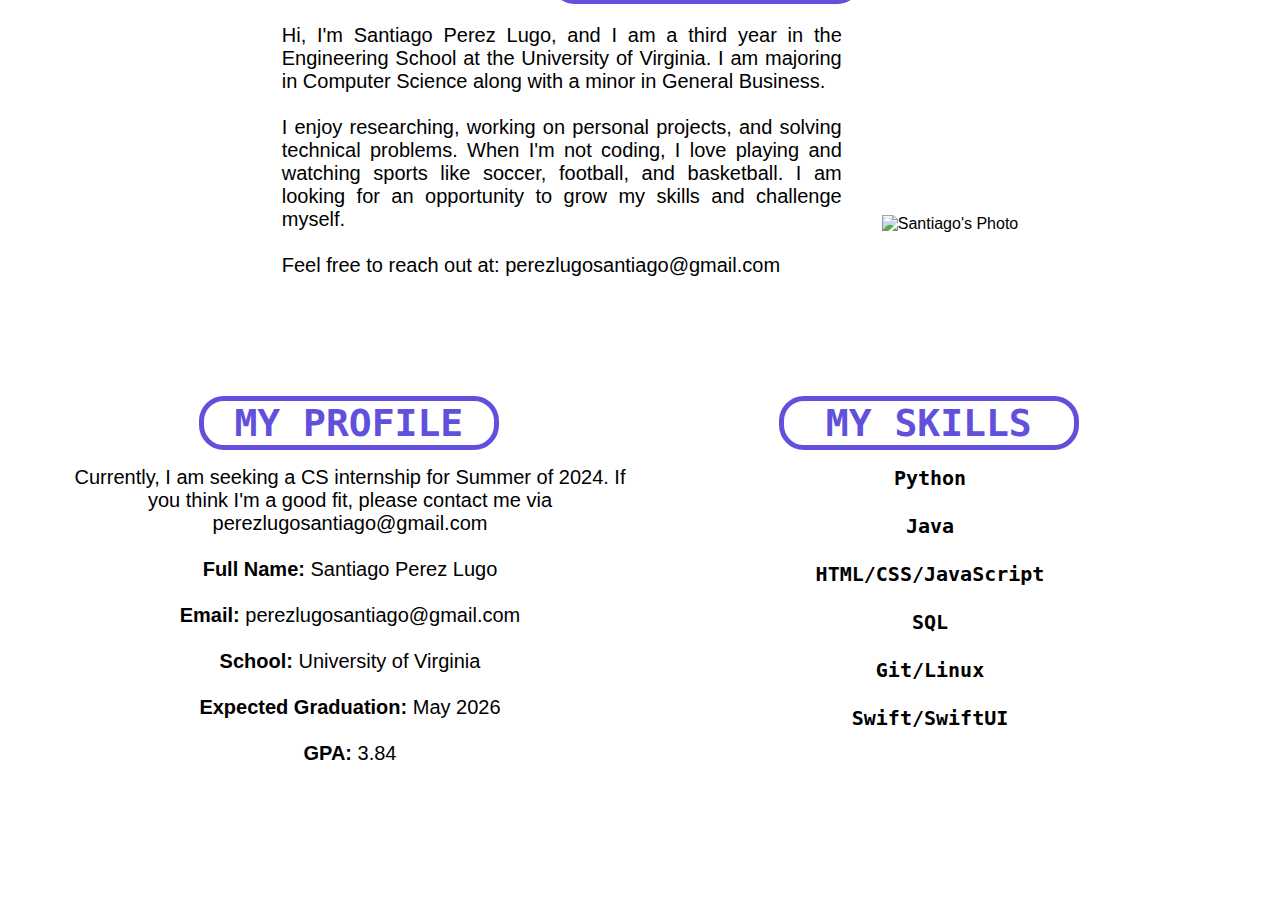
==== about.html @ 66626800 "Add files via upload" ====
<!DOCTYPE html>
<html lang="en">
<head>
    <meta charset="UTF-8">
    <meta http-equiv="X-UA-Compatible" content="IE=edge">
    <meta name="viewport" content="width=device-width, initial-scale=1.0">
    <title>Santiago Perez Lugo Portfolio</title>
    <link rel="stylesheet" href="../CSS/about.css">
</head>
<body>
    <div class="contains-all hover-border-effect">
        <div class="header">
            <div class="header-text">
                <h1>ABOUT ME</h1>
                <div class="subtitle">
                    Hi, I'm Santiago Perez Lugo, and I am a third year in the Engineering School at the University of Virginia. I am majoring in Computer Science along with a minor in General Business.
                    <br><br>
                    I enjoy researching, working on personal projects, and solving technical problems. When I'm not coding, I love playing and watching sports like soccer, football, and basketball. I am looking for an opportunity to grow my skills and challenge myself.
                    <br><br>
                    Feel free to reach out at: perezlugosantiago@gmail.com
                </div>
            </div>
            <div class="header-image">
                <img src="../images/Santi-About.png" class="santi-pic" alt="Santiago's Photo">
            </div>
        </div>
    </div>
    <div class="flex-container">
        <div class="contains-profile hover-border-effect">
            <div class="profile-title">MY PROFILE</div>
            <div class="profile-text">
                <span>Currently, I am seeking a CS internship for Summer of 2024.
                     If you think I'm a good fit, please contact me via perezlugosantiago@gmail.com </span>
                <br><br>
                Full Name: <span>Santiago Perez Lugo</span>
                <br><br>
                Email: <span>perezlugosantiago@gmail.com</span>
                <br><br>
                School: <span>University of Virginia</span>
                <br><br>
                Expected Graduation: <span>May 2026</span>
                <br><br>
                GPA: <span>3.84</span>
            </div>
        </div>
        <div class="contains-skills hover-border-effect">
            <div class="skills-title">MY SKILLS</div>
            <div class="skills-text">
                Python
                <br><br>
                Java
                <br><br>
                HTML/CSS/JavaScript
                <br><br>
                SQL
                <br><br>
                Git/Linux
                <br><br>
                Swift/SwiftUI
            </div>
        </div>
    </div>
</body>
</html>
---- CSS/about.css ----
* {
    margin: 0;
    padding: 0;
    font-family: 'Poppins', sans-serif;
    box-sizing: border-box;
}

body {
    display: flex;
    flex-direction: column;
    justify-content: center;
    align-items: center;
    color: black;
    background: white;
}

.hover-border-effect {
    position: relative;
    overflow: hidden;
    transition: transform 2s ease;
}

.hover-border-effect::before {
    content: '';
    position: absolute;
    top: -20; /*change this to 0 for real box*/
    left: 0;
    right: 0;
    bottom: 0;
    border: 5px solid transparent;
    border-radius: 25px;
    transition: border-color 2s ease;
}

.hover-border-effect:hover::before {
    border-color: #6050DC;
}

.hover-border-effect:hover::after {
    width: 100%; /* Expand to full width on hover */
}
.hover-border-effect:hover {
    transform: scale(1.1); /* Increase the size of the icon by 50% when hovered */
}

.header {
    margin-top: 20%;
    color: black;
    display: flex;
    align-items: center;
    justify-content: space-between;
    margin-bottom: 20px;
}

.header-text {
    flex: 1;
    
    font-size: 20px;
}

.header-text h1 {
    border-style: solid;
    border-radius: 25px;
    border-width: 5px;
    font-size: 45px;
    color: #6050DC;
    margin-top: -35%;
    margin-left: 48%;
    text-align: center;
    font-family: monospace;
}

.header-image {
    flex-shrink: 0;
    padding-left: 20px;
}

.santi-pic {
    max-width: 300px;
    height: auto;
}

.subtitle {
    max-width: 600px;
    width: 100%;
    margin: 0 auto;
    padding: 20px;
    font-size: 20px;
    text-align: justify;
    font-family: Arial, Helvetica, sans-serif;
}

.flex-container {
    display: flex;
    justify-content: space-around;
    width: 100%;
    max-width: 1200px;
    margin: 0 auto;
    padding: 20px;
}

.contains-profile, .contains-skills {
    flex: 1;
    margin: 10px;
    margin-top: 4%;
    color: #6050DC;
    text-align: center;
    padding-top: 40px;
    padding-bottom: 20px;
}

.profile-title, .skills-title {
    border-style: solid;
    max-width: 300px;
    border-radius: 25px;
    border-width: 5px;
    font-size: 38px;
    color: #6050DC;
    font-weight: bold;
    margin-top: -5%;
    margin-left: 23%;
    margin-bottom: 3%;
    font-family: monospace;
}

.profile-text, .skills-text {
    font-size: 20px;
    color: black;
    font-weight: bold;
    
}

.profile-text span{
    font-weight: normal;
}

.skills-text{
    font-family: monospace;
    
}
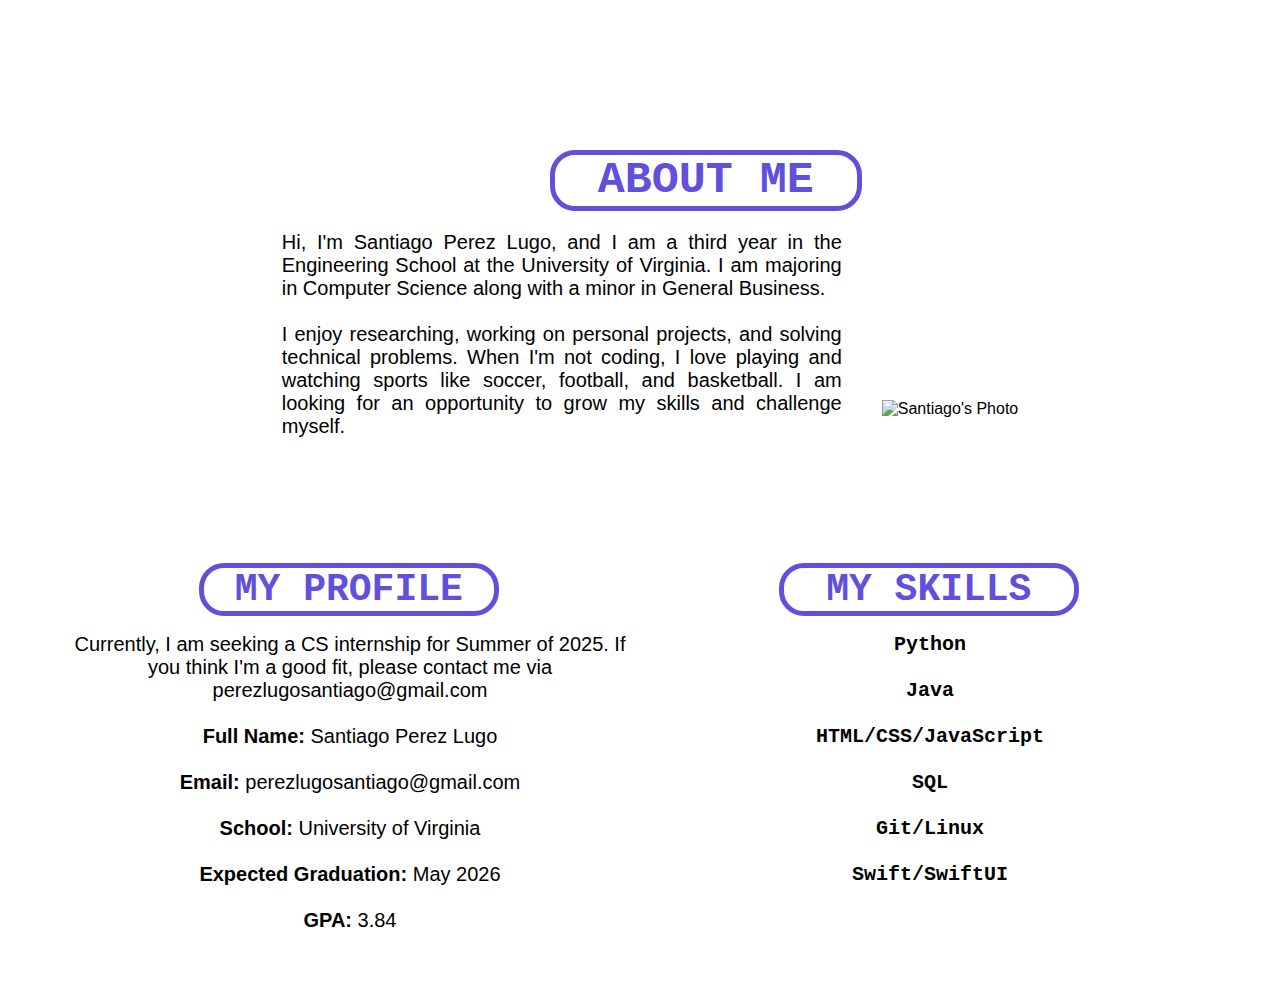
==== commit 9b9e66de: "added projects page" ====
--- a/about.html
+++ b/about.html
@@ -5,7 +5,7 @@
     <meta http-equiv="X-UA-Compatible" content="IE=edge">
     <meta name="viewport" content="width=device-width, initial-scale=1.0">
     <title>Santiago Perez Lugo Portfolio</title>
-    <link rel="stylesheet" href="../CSS/about.css">
+    <link rel="stylesheet" href="CSS/about.css">
 </head>
 <body>
     <div class="contains-all hover-border-effect">
@@ -16,12 +16,10 @@
                     Hi, I'm Santiago Perez Lugo, and I am a third year in the Engineering School at the University of Virginia. I am majoring in Computer Science along with a minor in General Business.
                     <br><br>
                     I enjoy researching, working on personal projects, and solving technical problems. When I'm not coding, I love playing and watching sports like soccer, football, and basketball. I am looking for an opportunity to grow my skills and challenge myself.
-                    <br><br>
-                    Feel free to reach out at: perezlugosantiago@gmail.com
                 </div>
             </div>
             <div class="header-image">
-                <img src="../images/Santi-About.png" class="santi-pic" alt="Santiago's Photo">
+                <img src="images/Santi-About.png" class="santi-pic" alt="Santiago's Photo">
             </div>
         </div>
     </div>
@@ -29,7 +27,7 @@
         <div class="contains-profile hover-border-effect">
             <div class="profile-title">MY PROFILE</div>
             <div class="profile-text">
-                <span>Currently, I am seeking a CS internship for Summer of 2024.
+                <span>Currently, I am seeking a CS internship for Summer of 2025.
                      If you think I'm a good fit, please contact me via perezlugosantiago@gmail.com </span>
                 <br><br>
                 Full Name: <span>Santiago Perez Lugo</span>
--- a/CSS/about.css
+++ b/CSS/about.css
@@ -44,17 +44,17 @@
 }
 
 .header {
-    margin-top: 20%;
-    color: black;
+    margin-top: 40vh;
     display: flex;
     align-items: center;
     justify-content: space-between;
-    margin-bottom: 20px;
+    margin-bottom: 3vh;
+    max-height: 25vh;
+    max-width: 100vh;
 }
 
 .header-text {
     flex: 1;
-    
     font-size: 20px;
 }
 
@@ -76,7 +76,8 @@
 }
 
 .santi-pic {
-    max-width: 300px;
+    margin-top: -10vh;
+    max-width: 28vh;
     height: auto;
 }
 
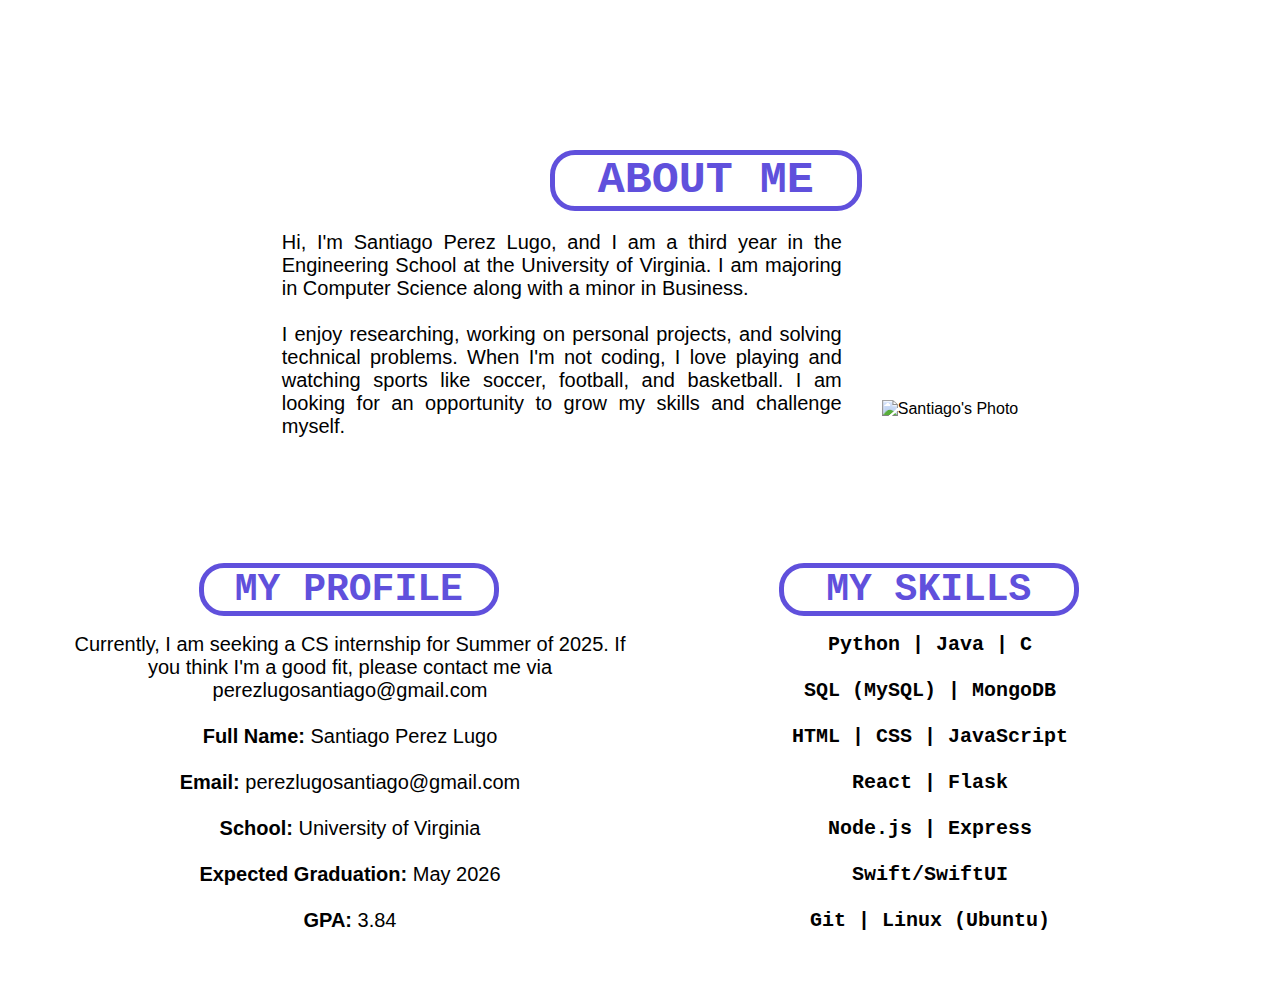
==== commit 4d2db4c1: "updated about page" ====
--- a/about.html
+++ b/about.html
@@ -13,7 +13,7 @@
             <div class="header-text">
                 <h1>ABOUT ME</h1>
                 <div class="subtitle">
-                    Hi, I'm Santiago Perez Lugo, and I am a third year in the Engineering School at the University of Virginia. I am majoring in Computer Science along with a minor in General Business.
+                    Hi, I'm Santiago Perez Lugo, and I am a third year in the Engineering School at the University of Virginia. I am majoring in Computer Science along with a minor in Business.
                     <br><br>
                     I enjoy researching, working on personal projects, and solving technical problems. When I'm not coding, I love playing and watching sports like soccer, football, and basketball. I am looking for an opportunity to grow my skills and challenge myself.
                 </div>
@@ -44,18 +44,21 @@
         <div class="contains-skills hover-border-effect">
             <div class="skills-title">MY SKILLS</div>
             <div class="skills-text">
-                Python
+                Python | Java | C
                 <br><br>
-                Java
+                SQL (MySQL) | MongoDB
                 <br><br>
-                HTML/CSS/JavaScript
+                HTML | CSS | JavaScript
                 <br><br>
-                SQL
+                React | Flask
                 <br><br>
-                Git/Linux
+                Node.js | Express
                 <br><br>
                 Swift/SwiftUI
+                <br><br>
+                Git | Linux (Ubuntu)
             </div>
+            
         </div>
     </div>
 </body>
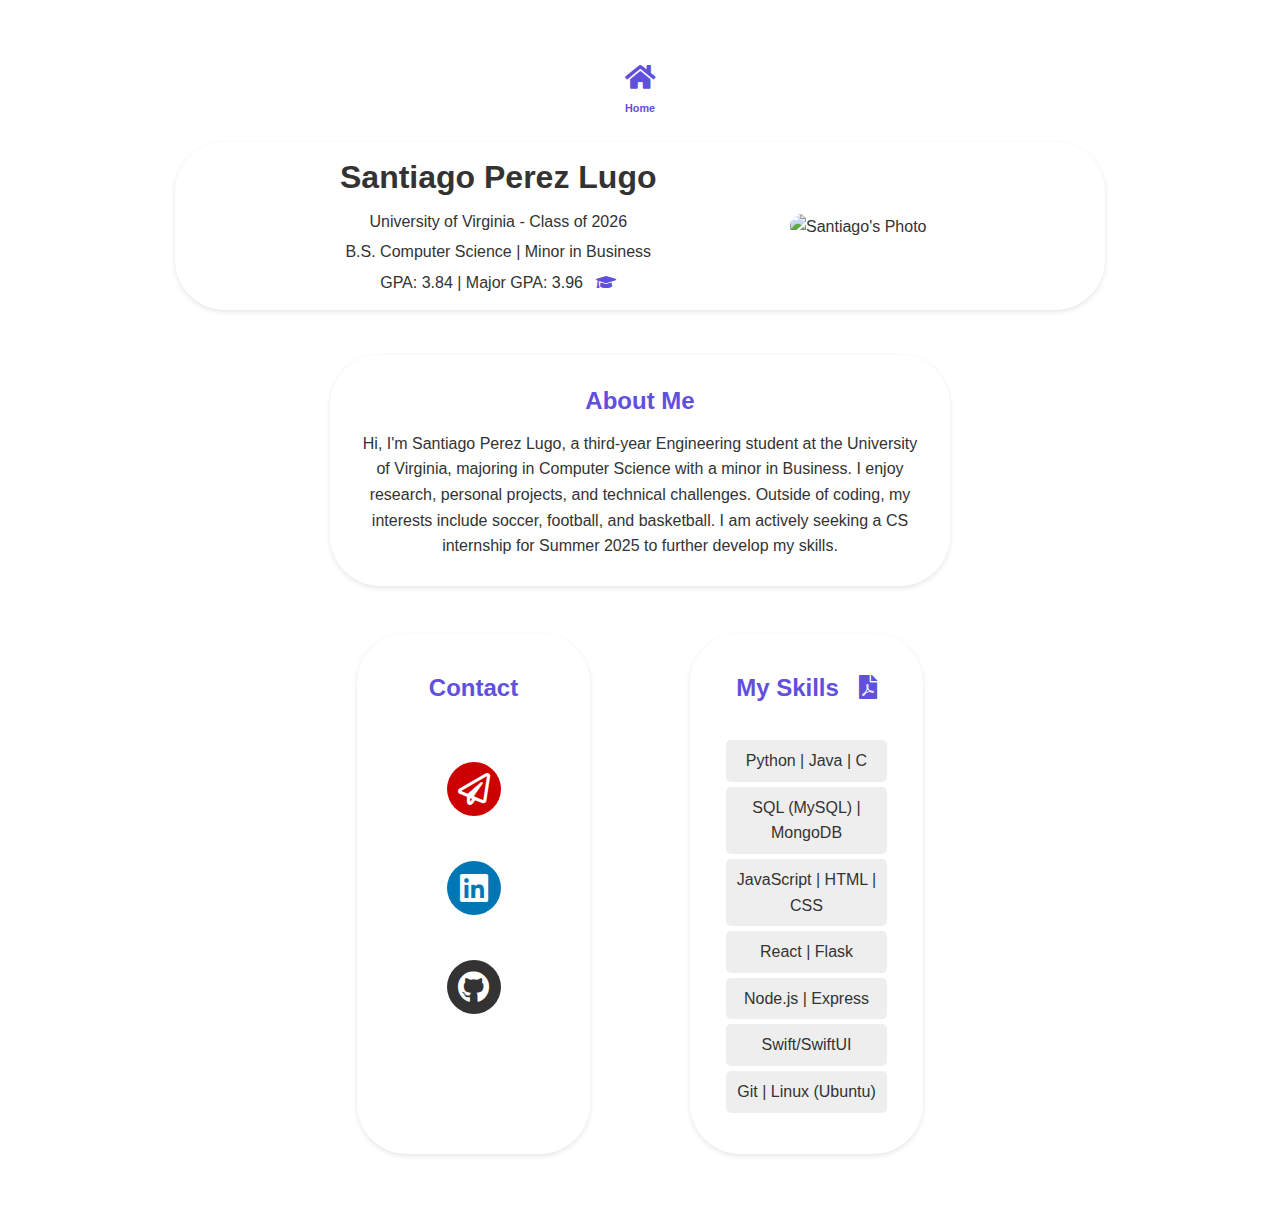
==== commit a959bd57: "finished" ====
--- a/about.html
+++ b/about.html
@@ -6,60 +6,77 @@
     <meta name="viewport" content="width=device-width, initial-scale=1.0">
     <title>Santiago Perez Lugo Portfolio</title>
     <link rel="stylesheet" href="CSS/about.css">
+    <link rel="stylesheet" href="https://cdnjs.cloudflare.com/ajax/libs/font-awesome/5.15.4/css/all.min.css">
 </head>
 <body>
-    <div class="contains-all hover-border-effect">
-        <div class="header">
-            <div class="header-text">
-                <h1>ABOUT ME</h1>
-                <div class="subtitle">
-                    Hi, I'm Santiago Perez Lugo, and I am a third year in the Engineering School at the University of Virginia. I am majoring in Computer Science along with a minor in Business.
-                    <br><br>
-                    I enjoy researching, working on personal projects, and solving technical problems. When I'm not coding, I love playing and watching sports like soccer, football, and basketball. I am looking for an opportunity to grow my skills and challenge myself.
+    <div class = home>
+                <a href="index.html">
+                    <h1><i class="fas fa-home"></i></h1>
+                    <h2>Home</h2>
+                </a>
+    </div>
+    <header>
+        <div class="header-content">
+            <div class="text-group">
+                <h1>Santiago Perez Lugo</h1>
+                <div class="centered-text">
+                    <p>University of Virginia - Class of 2026</p>
+                    <p>B.S. Computer Science | Minor in Business</p>
+                    <p>GPA: 3.84 | Major GPA: 3.96 &nbsp;
+                        <a href="Documents/Santiago Perez Lugo Transcript.pdf" download="Santiago_Perez_Lugo_Transcript.pdf">
+                        <i class="fas fa-graduation-cap"></i>
+                        </a>
+                    </p>
                 </div>
             </div>
-            <div class="header-image">
-                <img src="images/Santi-About.png" class="santi-pic" alt="Santiago's Photo">
-            </div>
+            <img src="images/Santi-About.png" alt="Santiago's Photo" class="profile-pic">
         </div>
-    </div>
-    <div class="flex-container">
-        <div class="contains-profile hover-border-effect">
-            <div class="profile-title">MY PROFILE</div>
-            <div class="profile-text">
-                <span>Currently, I am seeking a CS internship for Summer of 2025.
-                     If you think I'm a good fit, please contact me via perezlugosantiago@gmail.com </span>
-                <br><br>
-                Full Name: <span>Santiago Perez Lugo</span>
-                <br><br>
-                Email: <span>perezlugosantiago@gmail.com</span>
-                <br><br>
-                School: <span>University of Virginia</span>
-                <br><br>
-                Expected Graduation: <span>May 2026</span>
-                <br><br>
-                GPA: <span>3.84</span>
-            </div>
+    </header>
+    <main>
+        <section class="about">
+            <h2>About Me</h2>
+            <p>Hi, I'm Santiago Perez Lugo, a third-year Engineering student at the University of Virginia, majoring in Computer Science with a minor in Business. I enjoy research, personal projects, and technical challenges. Outside of coding, my interests include soccer, football, and basketball. I am actively seeking a CS internship for Summer 2025 to further develop my skills.</p>
+        </section>
+        <div class="flex-container">
+            
+            <section class="contact">
+                <h2>Contact</h2>
+                <div class="social-media">
+                    <div class="email-class hover-border-effect">
+                        <a href="mailto:perezlugosantiago@gmail.com">
+                            <h1><i class="far fa-paper-plane"></i></h1>
+                        </a>
+                    </div>
+                    <div class="linkedin-class hover-border-effect">
+                        <a href="https://www.linkedin.com/in/santiago-perezlugo">
+                            <h1><i class="fab fa-linkedin"></i></h1>
+                        </a>
+                    </div>
+                    <div class="github-class hover-border-effect">
+                        <a href="https://github.com/santiagoperezlugo">
+                            <h1><i class="fab fa-github"></i></h1>
+                        </a>
+                    </div>
+                    
+                </div>
+            </section>
+            
+
+            <section class="skills">
+                <h2>My Skills &nbsp; <a href="Documents/Santiago_Perez_Lugo_Resume.pdf" download="Santiago_Perez_Lugo_Resume.pdf">
+                    <i class="fa fa-file-pdf"></i></a>
+                </h2>
+                <ul>
+                    <li>Python | Java | C</li>
+                    <li>SQL (MySQL) | MongoDB</li>
+                    <li>JavaScript | HTML | CSS</li>
+                    <li>React | Flask</li>
+                    <li>Node.js | Express</li>
+                    <li>Swift/SwiftUI</li>
+                    <li>Git | Linux (Ubuntu)</li>
+                </ul>
+            </section>
         </div>
-        <div class="contains-skills hover-border-effect">
-            <div class="skills-title">MY SKILLS</div>
-            <div class="skills-text">
-                Python | Java | C
-                <br><br>
-                SQL (MySQL) | MongoDB
-                <br><br>
-                HTML | CSS | JavaScript
-                <br><br>
-                React | Flask
-                <br><br>
-                Node.js | Express
-                <br><br>
-                Swift/SwiftUI
-                <br><br>
-                Git | Linux (Ubuntu)
-            </div>
-            
-        </div>
-    </div>
+    </main>
 </body>
 </html>
--- a/CSS/about.css
+++ b/CSS/about.css
@@ -1,141 +1,279 @@
 * {
     margin: 0;
     padding: 0;
-    font-family: 'Poppins', sans-serif;
     box-sizing: border-box;
+    font-family: 'Arial', sans-serif;
 }
 
 body {
+    background-color: white;
+    color: #333;
+    line-height: 1.6;
+    padding: 20px;
     display: flex;
     flex-direction: column;
+    align-items: center;
+}
+
+header {
+    display: flex;
     justify-content: center;
-    align-items: center;
+    background: #fff;
+    padding: 10px;
+    width: 75%;
+    border-radius: 50px;
+    margin-top: 2%;
+    transition: box-shadow 0.3s ease-in-out; 
+    box-shadow: 0 2px 5px rgba(0,0,0,0.1);
+}
+
+.header-content {
+    display: flex;
+    justify-content: space-between;
+    align-items: center;
+    width: 100%;
+    max-width: 600px;
+}
+
+.text-group {
+    text-align: center;
+}
+.centered-text p {
+    margin: 5px 0; /* Adds a small margin between each line */
+}
+
+header img.profile-pic {
+    width: 25%; 
+    height: auto;
+    border-radius: 50px; /* Adjusted radius to maintain circular shape */
+}
+
+main {
+    margin-top: 5vh;
+    width: 50%;
+    display: flex;
+    flex-direction: column;
+    align-items: center;
+}
+
+.about, .contact, .skills{
+    text-align: center;
+    border-radius: 50px;
+    padding: 3vh;
+    transition: box-shadow 0.3s ease-in-out; 
+}
+
+.contact, .skills{
+    padding: 2vh;
+}
+
+.contact h2, .skills h2{
+    margin-top: 2vh;
+}
+
+.flex-container {
+    display: flex;
+    justify-content: space-between;
+    width: 100%;
+    max-width: 100%; 
+    gap: 100px;
+    border-radius: 50px;
+    padding: 3vh;
+}
+
+section {
+    background: white;
+    margin-bottom: 20px;
+    padding: 15px; /* Reduced padding */
+    border-radius: 8px;
+    box-shadow: 0 2px 5px rgba(0,0,0,0.1);
+    flex: 1;
+}
+
+section h2 {
+    color: #6050DC;
+    margin-bottom: 10px;
+}
+
+ul {
+    list-style: none;
+    padding: 2vh;
+}
+
+ul li {
+    background: #eee;
+    margin: 5px 0;
+    padding: 8px; /* Smaller padding for list items */
+    border-radius: 5px;
+}
+
+a {
+    color: #6050DC;
+}
+
+
+.social-media {
+    text-align: center;
+    display: vertical;
+    justify-content: space-between;
+}
+
+.social-media a {
+    margin-top: 5vh;
+}
+
+.social-media a i {
+    color: white;
+    padding: 3vh;
+    border-radius: 50%;
+    width: 5vh;
+    height: 5vh;
+    display: flex;
+    align-items: center;
+    justify-content: center;
+    transition: transform 0.3s ease-in-out;
+}
+
+.social-media a i:hover {
+    transform: scale(1.1);
+}
+
+.github-class i:hover {
+    box-shadow: 0 0 30px 10px rgba(51, 51, 51, 0.8); 
+}
+
+.linkedin-class i:hover {
+    box-shadow: 0 0 30px 10px rgba(0, 119, 181, 0.8); 
+}
+
+.email-class i:hover {
+    box-shadow: 0 0 30px 10px rgba(204, 0, 0, 0.8);
+}
+
+
+.social-media a h2 {
+    margin: 5px 0 0 0;
+    font-size: 1.5vh;
     color: black;
-    background: white;
-}
-
-.hover-border-effect {
-    position: relative;
-    overflow: hidden;
-    transition: transform 2s ease;
-}
-
-.hover-border-effect::before {
+    font-family: 'Nunito', sans-serif; 
+}
+
+.github-class i {
+    background-color: #333; 
+}
+
+.linkedin-class i {
+    background-color: #0077b5; 
+}
+
+.email-class i {
+    background-color: #c00;
+}
+.hover-border-effect a {
+    display: inline-block; 
+    color: inherit; 
+    text-decoration: none; 
+}
+
+
+
+
+header:hover, .contact:hover, .skills:hover, .about:hover {
+    box-shadow:
+     0 4px 20px rgba(101, 50, 255, 0.895); /* Glow effect on hover */
+}
+
+
+.home {
+    text-align: center;
+    display: flex;
+    flex-wrap: wrap;
+    justify-content: center;
+    font-size: 1.5vh;
+    margin-top: 3%;
+}
+
+.home a {
+    text-decoration: none;
+    position: relative; /* Needed to position the pseudo-element */
+    display: inline-block; /* Ensures the flex properties affect it */
+}
+
+.home a::before {
     content: '';
     position: absolute;
-    top: -20; /*change this to 0 for real box*/
-    left: 0;
-    right: 0;
-    bottom: 0;
-    border: 5px solid transparent;
-    border-radius: 25px;
-    transition: border-color 2s ease;
-}
-
-.hover-border-effect:hover::before {
-    border-color: #6050DC;
-}
-
-.hover-border-effect:hover::after {
-    width: 100%; /* Expand to full width on hover */
-}
-.hover-border-effect:hover {
-    transform: scale(1.1); /* Increase the size of the icon by 50% when hovered */
-}
-
-.header {
-    margin-top: 40vh;
-    display: flex;
-    align-items: center;
-    justify-content: space-between;
-    margin-bottom: 3vh;
-    max-height: 25vh;
-    max-width: 100vh;
-}
-
-.header-text {
-    flex: 1;
-    font-size: 20px;
-}
-
-.header-text h1 {
-    border-style: solid;
-    border-radius: 25px;
-    border-width: 5px;
-    font-size: 45px;
-    color: #6050DC;
-    margin-top: -35%;
-    margin-left: 48%;
-    text-align: center;
-    font-family: monospace;
-}
-
-.header-image {
-    flex-shrink: 0;
-    padding-left: 20px;
-}
-
-.santi-pic {
-    margin-top: -10vh;
-    max-width: 28vh;
-    height: auto;
-}
-
-.subtitle {
-    max-width: 600px;
-    width: 100%;
-    margin: 0 auto;
-    padding: 20px;
-    font-size: 20px;
-    text-align: justify;
-    font-family: Arial, Helvetica, sans-serif;
-}
-
-.flex-container {
-    display: flex;
-    justify-content: space-around;
-    width: 100%;
-    max-width: 1200px;
-    margin: 0 auto;
-    padding: 20px;
-}
-
-.contains-profile, .contains-skills {
-    flex: 1;
-    margin: 10px;
-    margin-top: 4%;
-    color: #6050DC;
-    text-align: center;
-    padding-top: 40px;
-    padding-bottom: 20px;
-}
-
-.profile-title, .skills-title {
-    border-style: solid;
-    max-width: 300px;
-    border-radius: 25px;
-    border-width: 5px;
-    font-size: 38px;
-    color: #6050DC;
-    font-weight: bold;
-    margin-top: -5%;
-    margin-left: 23%;
-    margin-bottom: 3%;
-    font-family: monospace;
-}
-
-.profile-text, .skills-text {
-    font-size: 20px;
-    color: black;
-    font-weight: bold;
-    
-}
-
-.profile-text span{
-    font-weight: normal;
-}
-
-.skills-text{
-    font-family: monospace;
-    
-}
+    border-radius: 50%;
+    background: rgba(101, 50, 255, 0.5);
+    z-index: -1;
+    transition: all 0.3s ease;
+    opacity: 0; /* Hide initially */
+}
+
+.home a:hover::before {
+    transform: scale(1.1);
+    opacity: 1; /* Show on hover */
+}
+
+.home h1, .home h2 {
+    transition: transform 0.3s ease;
+}
+
+.home a:hover h1, .home a:hover h2 {
+    transform: scale(1.1); /* Scale up on hover */
+    text-shadow: 0 4px 20px rgba(101, 50, 255, 0.895); /* Glow effect on hover */
+}
+
+.home h2 {
+    font-size: 80%; /* Smaller font size for the 'Home' text */
+}
+
+
+.home a {
+    text-decoration: none;
+}
+
+/* Media Queries */
+@media (max-width: 768px) {
+    body {
+        flex-direction: column;
+        align-items: center;
+        padding: 10px;
+    }
+
+    header {
+        flex-direction: column;
+        width: 90%;
+        padding: 20px;
+    }
+
+    .header-content {
+        flex-direction: column;
+        align-items: center;
+    }
+
+    main {
+        width: 90%;
+    }
+
+    .flex-container {
+        flex-direction: column;
+    }
+
+    header img.profile-pic {
+        width: 50%;
+    }
+}
+
+@media (max-width: 480px) {
+    .text-group h1, .centered-text p {
+        font-size: smaller; /* Adjust font size */
+    }
+
+    .flex-container {
+        gap: 10px;
+    }
+
+    ul li {
+        padding: 6px; /* Smaller padding for smaller screens */
+    }
+}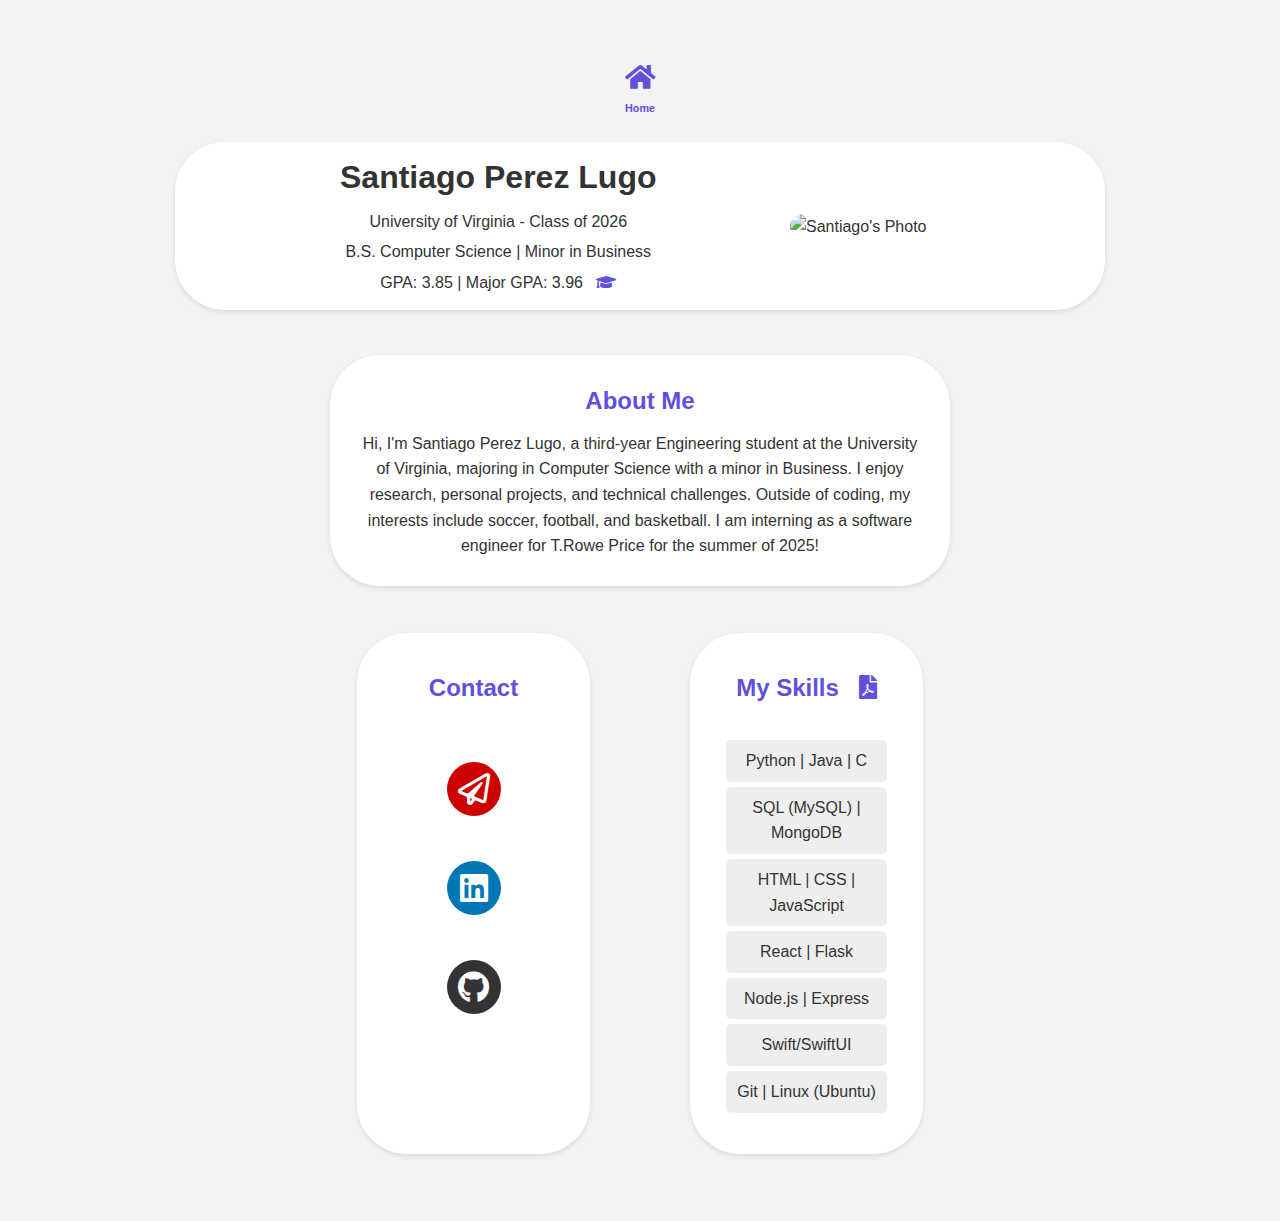
==== commit bc150981: "updated UI" ====
--- a/about.html
+++ b/about.html
@@ -22,7 +22,7 @@
                 <div class="centered-text">
                     <p>University of Virginia - Class of 2026</p>
                     <p>B.S. Computer Science | Minor in Business</p>
-                    <p>GPA: 3.84 | Major GPA: 3.96 &nbsp;
+                    <p>GPA: 3.85 | Major GPA: 3.96 &nbsp;
                         <a href="Documents/Santiago Perez Lugo Transcript.pdf" download="Santiago_Perez_Lugo_Transcript.pdf">
                         <i class="fas fa-graduation-cap"></i>
                         </a>
@@ -35,7 +35,7 @@
     <main>
         <section class="about">
             <h2>About Me</h2>
-            <p>Hi, I'm Santiago Perez Lugo, a third-year Engineering student at the University of Virginia, majoring in Computer Science with a minor in Business. I enjoy research, personal projects, and technical challenges. Outside of coding, my interests include soccer, football, and basketball. I am actively seeking a CS internship for Summer 2025 to further develop my skills.</p>
+            <p>Hi, I'm Santiago Perez Lugo, a third-year Engineering student at the University of Virginia, majoring in Computer Science with a minor in Business. I enjoy research, personal projects, and technical challenges. Outside of coding, my interests include soccer, football, and basketball. I am interning as a software engineer for T.Rowe Price for the summer of 2025!</p>
         </section>
         <div class="flex-container">
             
@@ -69,7 +69,7 @@
                 <ul>
                     <li>Python | Java | C</li>
                     <li>SQL (MySQL) | MongoDB</li>
-                    <li>JavaScript | HTML | CSS</li>
+                    <li>HTML | CSS | JavaScript</li>
                     <li>React | Flask</li>
                     <li>Node.js | Express</li>
                     <li>Swift/SwiftUI</li>
--- a/CSS/about.css
+++ b/CSS/about.css
@@ -6,7 +6,7 @@
 }
 
 body {
-    background-color: white;
+    background: rgb(243, 243, 243);
     color: #333;
     line-height: 1.6;
     padding: 20px;
